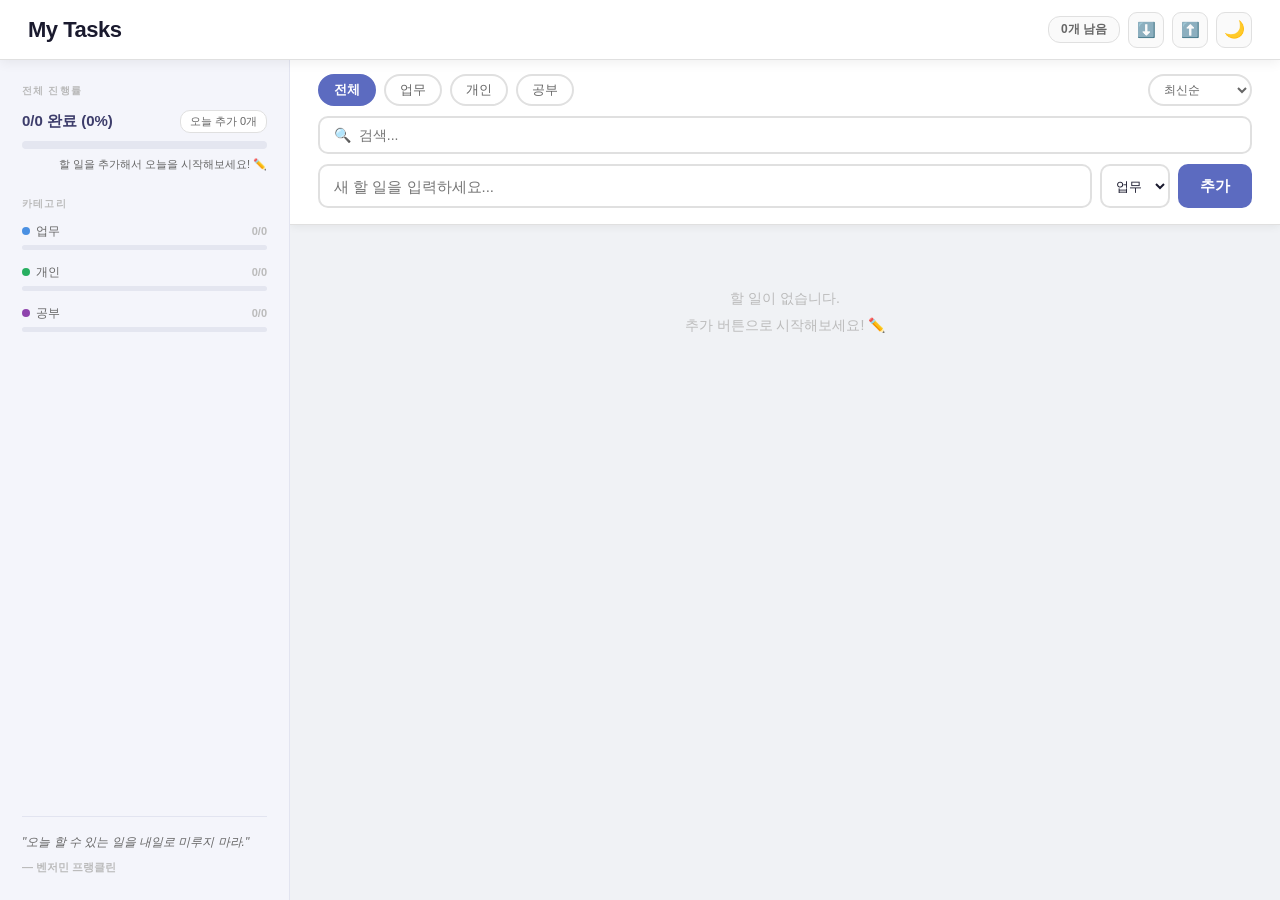
==== web_version/index.html @ 065f641e "Add export/import, drag-and-drop sort, undo, quotes, accessibility, and performance optimizations Co" ====
<!DOCTYPE html>
<html lang="ko">
<head>
  <meta charset="UTF-8">
  <meta name="viewport" content="width=device-width, initial-scale=1.0">
  <title>My Tasks</title>
  <link rel="stylesheet" href="style.css">
</head>
<body>
  <!-- 스크린 리더 전용 라이브 영역 -->
  <div id="srAnnounce" class="sr-only" aria-live="polite" aria-atomic="true"></div>

  <!-- ══════════════════════════════════════════
       최상단 헤더 (전체 너비)
       ══════════════════════════════════════════ -->
  <header class="app-header">
    <h1 class="title">My Tasks</h1>
    <div class="header-actions">
      <span id="remainingBadge" class="remaining-badge"
            aria-live="polite" aria-label="남은 할 일 개수">0개 남음</span>
      <button id="exportBtn" class="icon-btn"
              title="JSON으로 내보내기 (Alt+E)"
              aria-label="데이터 JSON으로 내보내기">⬇️</button>
      <button id="importBtn" class="icon-btn"
              title="JSON에서 가져오기 (Alt+I)"
              aria-label="데이터 JSON에서 가져오기">⬆️</button>
      <input type="file" id="importFile" accept=".json" hidden aria-hidden="true">
      <button id="themeToggle" class="icon-btn theme-toggle"
              title="다크 모드 (Alt+D)" aria-label="테마 전환">
        <span class="theme-icon" aria-hidden="true">🌙</span>
      </button>
    </div>
  </header>

  <!-- ══════════════════════════════════════════
       앱 본문: 사이드바 + 메인 패널
       ══════════════════════════════════════════ -->
  <div class="app-body">

    <!-- ── 사이드바: 대시보드 ── -->
    <aside class="sidebar" aria-label="진행률 대시보드">

      <!-- 전체 진행률 -->
      <div class="sidebar-section">
        <p class="sidebar-label">전체 진행률</p>
        <div class="dash-header">
          <span id="dashText" class="dash-text">0/0 완료 (0%)</span>
          <span id="dashToday" class="dash-today" aria-live="polite">오늘 추가 0개</span>
        </div>
        <div class="progress-track" id="progressTrack"
             role="progressbar" aria-valuenow="0"
             aria-valuemin="0" aria-valuemax="100" aria-label="전체 진행률">
          <div class="progress-bar" id="progressBar" style="width:0%"></div>
        </div>
        <p id="encourageMsg" class="encourage-msg" aria-live="polite"></p>
      </div>

      <!-- 카테고리별 진행률 -->
      <div class="sidebar-section">
        <p class="sidebar-label">카테고리</p>
        <div class="dash-cats" id="dashCats" aria-label="카테고리별 진행률"></div>
      </div>

      <!-- 오늘의 격언 -->
      <div class="quote-box" id="quoteBox" aria-label="오늘의 격언"></div>

    </aside>

    <!-- ── 메인 패널 ── -->
    <main class="main-panel" role="main">

      <!-- 고정 컨트롤 영역 (스크롤 안 됨) -->
      <div class="controls-area">

        <!-- 필터 + 정렬 + 완료 삭제 -->
        <div class="filter-bar">
          <div class="filter-row" id="filterRow"
               role="group" aria-label="카테고리 필터">
            <button class="filter-btn active" data-filter="all"      aria-pressed="true">전체</button>
            <button class="filter-btn"        data-filter="work"     aria-pressed="false">업무</button>
            <button class="filter-btn"        data-filter="personal" aria-pressed="false">개인</button>
            <button class="filter-btn"        data-filter="study"    aria-pressed="false">공부</button>
          </div>
          <div class="filter-bar-right">
            <select id="sortSelect" class="sort-select" aria-label="정렬 기준 선택">
              <option value="newest">최신순</option>
              <option value="oldest">오래된순</option>
              <option value="category">카테고리순</option>
              <option value="manual">수동 정렬</option>
            </select>
            <button id="clearCompletedBtn" class="clear-completed-btn"
                    style="display:none" aria-label="완료된 항목 모두 삭제">완료 삭제</button>
          </div>
        </div>

        <!-- 검색 -->
        <div class="search-area" role="search">
          <input type="search" id="searchInput" class="search-input"
                 placeholder="🔍  검색..." aria-label="할 일 검색" autocomplete="off">
        </div>

        <!-- 할 일 입력 -->
        <div class="input-area">
          <div class="input-row">
            <input type="text" id="taskInput" class="task-input"
                   placeholder="새 할 일을 입력하세요..." maxlength="200"
                   aria-label="새 할 일 내용 입력" autocomplete="off">
            <select id="categorySelect" class="category-select" aria-label="카테고리 선택">
              <option value="work">업무</option>
              <option value="personal">개인</option>
              <option value="study">공부</option>
            </select>
            <button id="addBtn" class="add-btn" aria-label="할 일 추가">추가</button>
          </div>
        </div>
      </div>

      <!-- 할 일 목록 (독립 스크롤) -->
      <div class="list-area">
        <ul id="taskList" class="task-list" role="list" aria-label="할 일 목록"></ul>
        <p id="emptyMsg" class="empty-msg" role="status"></p>
      </div>

    </main>
  </div><!-- .app-body -->

  <!-- 알림 토스트 -->
  <div id="toast" class="toast" role="alert" aria-live="assertive" aria-atomic="true"></div>

  <script src="script.js"></script>
</body>
</html>
---- web_version/style.css ----
/* ════════════════════════════════════════════════
   CSS Custom Properties — 라이트 / 다크 색상 시스템
   ════════════════════════════════════════════════ */
:root {
  --bg:              #f0f2f5;
  --card:            #ffffff;
  --text:            #1a1a2e;
  --text-muted:      #666;
  --text-subtle:     #bbb;
  --border:          #e0e0e0;
  --border-soft:     #ebebeb;
  --input-bg:        #ffffff;
  --item-bg:         #fafafa;
  --item-hover:      #f3f4ff;
  --sidebar-bg:      #f4f5fb;
  --sidebar-border:  #e2e4f0;
  --dash-bg:         #f8f9ff;
  --dash-border:     #e8eaf6;
  --dash-text:       #3d3d6b;
  --progress-track:  #e4e6f0;
  --tag-work-bg:     #e8f1fb;
  --tag-personal-bg: #e3f6ec;
  --tag-study-bg:    #f3eaf8;
  --editing-bg:      #f0f2ff;
  --header-shadow:   0 2px 12px rgba(0, 0, 0, 0.07);
  --shadow:          rgba(0, 0, 0, 0.06);
}

body.dark {
  --bg:              #1a1a1a;
  --card:            #2d2d2d;
  --text:            #e0e0e0;
  --text-muted:      #999;
  --text-subtle:     #555;
  --border:          #444;
  --border-soft:     #3a3a3a;
  --input-bg:        #383838;
  --item-bg:         #353535;
  --item-hover:      #3d3d52;
  --sidebar-bg:      #252535;
  --sidebar-border:  #383850;
  --dash-bg:         #252538;
  --dash-border:     #404055;
  --dash-text:       #9090cc;
  --progress-track:  #444;
  --tag-work-bg:     rgba(74, 144, 226, 0.18);
  --tag-personal-bg: rgba(39, 174, 96, 0.18);
  --tag-study-bg:    rgba(142, 68, 173, 0.18);
  --editing-bg:      #2a2a4a;
  --header-shadow:   0 2px 12px rgba(0, 0, 0, 0.3);
  --shadow:          rgba(0, 0, 0, 0.25);
}

/* ════════════════════════════════════════════════
   리셋 & 기본
   ════════════════════════════════════════════════ */
*, *::before, *::after {
  box-sizing: border-box;
  margin: 0;
  padding: 0;
}

/* 전체 화면 고정 레이아웃 */
html, body {
  height: 100%;
  overflow: hidden;
}

body {
  display: flex;
  flex-direction: column;
  background: var(--bg);
  font-family: 'Segoe UI', Tahoma, Geneva, Verdana, sans-serif;
  color: var(--text);
  transition: background 0.3s ease, color 0.3s ease;
}

/* 스크린 리더 전용 숨김 */
.sr-only {
  position: absolute;
  width: 1px; height: 1px;
  padding: 0; margin: -1px;
  overflow: hidden;
  clip: rect(0,0,0,0);
  white-space: nowrap;
  border: 0;
}

/* ════════════════════════════════════════════════
   앱 헤더 (전체 너비 고정)
   ════════════════════════════════════════════════ */
.app-header {
  flex-shrink: 0;
  height: 60px;
  display: flex;
  align-items: center;
  justify-content: space-between;
  padding: 0 28px;
  background: var(--card);
  border-bottom: 1px solid var(--border);
  box-shadow: var(--header-shadow);
  z-index: 10;
  transition: background 0.3s, border-color 0.3s;
}

.title {
  font-size: 22px;
  font-weight: 700;
  color: var(--text);
  letter-spacing: -0.5px;
  transition: color 0.3s;
}

.header-actions {
  display: flex;
  align-items: center;
  gap: 8px;
}

.remaining-badge {
  font-size: 12px;
  font-weight: 600;
  color: var(--text-muted);
  background: var(--item-bg);
  border: 1px solid var(--border);
  padding: 4px 12px;
  border-radius: 12px;
  white-space: nowrap;
  transition: background 0.3s, color 0.3s, border-color 0.3s;
}

/* 아이콘 버튼 (내보내기 / 가져오기 / 테마) */
.icon-btn {
  width: 36px;
  height: 36px;
  border: 1.5px solid var(--border);
  border-radius: 9px;
  background: var(--item-bg);
  font-size: 15px;
  cursor: pointer;
  display: inline-flex;
  align-items: center;
  justify-content: center;
  flex-shrink: 0;
  transition: all 0.18s;
}

.icon-btn:hover          { border-color: #5c6bc0; transform: scale(1.07); }
.icon-btn:focus-visible  { outline: 2px solid #5c6bc0; outline-offset: 2px; }

.theme-toggle { font-size: 17px; }

/* ════════════════════════════════════════════════
   앱 본문: 사이드바 + 메인 (flex row, 나머지 높이 채움)
   ════════════════════════════════════════════════ */
.app-body {
  flex: 1;
  display: flex;
  overflow: hidden;
  min-height: 0; /* flex children 스크롤 허용 */
}

/* ════════════════════════════════════════════════
   사이드바 — 대시보드 영역
   ════════════════════════════════════════════════ */
.sidebar {
  width: 290px;
  flex-shrink: 0;
  background: var(--sidebar-bg);
  border-right: 1px solid var(--sidebar-border);
  overflow-y: auto;
  padding: 24px 22px;
  display: flex;
  flex-direction: column;
  gap: 0;
  transition: background 0.3s, border-color 0.3s;
}

/* 사이드바 섹션 */
.sidebar-section {
  margin-bottom: 24px;
}

/* 섹션 레이블 (소문자 대문자 스타일) */
.sidebar-label {
  font-size: 10px;
  font-weight: 700;
  text-transform: uppercase;
  letter-spacing: 1.2px;
  color: var(--text-subtle);
  margin-bottom: 12px;
  transition: color 0.3s;
}

/* 전체 진행률 헤더 */
.dash-header {
  display: flex;
  justify-content: space-between;
  align-items: center;
  margin-bottom: 8px;
  flex-wrap: wrap;
  gap: 6px;
}

.dash-text {
  font-size: 15px;
  font-weight: 700;
  color: var(--dash-text);
  transition: color 0.3s;
}

.dash-today {
  font-size: 11px;
  color: var(--text-muted);
  background: var(--card);
  padding: 3px 9px;
  border-radius: 10px;
  border: 1px solid var(--border);
  transition: background 0.3s, color 0.3s, border-color 0.3s;
}

/* 진행률 바 */
.progress-track {
  height: 8px;
  background: var(--progress-track);
  border-radius: 4px;
  overflow: hidden;
  transition: background 0.3s;
}

.progress-track.small { height: 5px; }

.progress-bar {
  height: 100%;
  background: linear-gradient(90deg, #5c6bc0, #7986cb);
  border-radius: 4px;
  transition: width 0.55s cubic-bezier(0.4, 0, 0.2, 1);
}

.progress-bar.work     { background: #4A90E2; }
.progress-bar.personal { background: #27AE60; }
.progress-bar.study    { background: #8E44AD; }

/* 응원 메시지 */
.encourage-msg {
  font-size: 11px;
  color: var(--text-muted);
  margin-top: 7px;
  text-align: right;
  line-height: 1.5;
  min-height: 15px;
  transition: color 0.3s;
}

/* 카테고리 미니 바 — 사이드바에서는 세로(1열) 배치 */
.dash-cats {
  display: flex;
  flex-direction: column;
  gap: 14px;
}

.dash-cat {
  display: flex;
  flex-direction: column;
  gap: 5px;
}

.dash-cat-header {
  display: flex;
  align-items: center;
  gap: 6px;
}

.dash-cat-dot {
  width: 8px;
  height: 8px;
  border-radius: 50%;
  flex-shrink: 0;
}

.dash-cat-dot.work     { background: #4A90E2; }
.dash-cat-dot.personal { background: #27AE60; }
.dash-cat-dot.study    { background: #8E44AD; }

.dash-cat-label {
  font-size: 12px;
  font-weight: 500;
  color: var(--text-muted);
  flex: 1;
  transition: color 0.3s;
}

.dash-cat-count {
  font-size: 11px;
  font-weight: 600;
  color: var(--text-subtle);
  transition: color 0.3s;
}

/* 오늘의 격언 */
.quote-box {
  border-top: 1px solid var(--sidebar-border);
  padding-top: 16px;
  margin-top: auto; /* 사이드바 하단에 밀착 */
  font-size: 12px;
  color: var(--text-muted);
  line-height: 1.65;
  display: none;
  transition: border-color 0.3s, color 0.3s;
}

.quote-box.visible { display: block; }

.quote-text   { font-style: italic; }

.quote-author {
  font-style: normal;
  font-weight: 600;
  font-size: 11px;
  color: var(--text-subtle);
  margin-top: 5px;
  transition: color 0.3s;
}

/* ════════════════════════════════════════════════
   메인 패널 — 컨트롤(고정) + 목록(스크롤)
   ════════════════════════════════════════════════ */
.main-panel {
  flex: 1;
  display: flex;
  flex-direction: column;
  overflow: hidden;
  min-width: 0;
  background: var(--bg);
  transition: background 0.3s;
}

/* ── 컨트롤 영역 (스크롤 안 됨) ── */
.controls-area {
  flex-shrink: 0;
  background: var(--card);
  border-bottom: 1px solid var(--border);
  padding: 14px 28px 16px;
  display: flex;
  flex-direction: column;
  gap: 10px;
  box-shadow: 0 2px 8px var(--shadow);
  transition: background 0.3s, border-color 0.3s;
}

/* 필터 바 */
.filter-bar {
  display: flex;
  align-items: center;
  justify-content: space-between;
  gap: 10px;
  flex-wrap: wrap;
}

.filter-row {
  display: flex;
  gap: 8px;
  flex-wrap: wrap;
  flex: 1;
}

.filter-btn {
  height: 32px;
  padding: 0 14px;
  border: 2px solid var(--border);
  border-radius: 20px;
  background: transparent;
  font-size: 13px;
  font-weight: 500;
  color: var(--text-muted);
  cursor: pointer;
  transition: all 0.2s;
}

.filter-btn:hover         { border-color: #5c6bc0; color: #5c6bc0; }
.filter-btn:focus-visible { outline: 2px solid #5c6bc0; outline-offset: 2px; }

.filter-btn.active                         { background: #5c6bc0; border-color: #5c6bc0; color: #fff; font-weight: 600; }
.filter-btn[data-filter="work"].active     { background: #4A90E2; border-color: #4A90E2; }
.filter-btn[data-filter="personal"].active { background: #27AE60; border-color: #27AE60; }
.filter-btn[data-filter="study"].active    { background: #8E44AD; border-color: #8E44AD; }

.filter-btn[data-filter="work"]:not(.active):hover     { border-color: #4A90E2; color: #4A90E2; }
.filter-btn[data-filter="personal"]:not(.active):hover { border-color: #27AE60; color: #27AE60; }
.filter-btn[data-filter="study"]:not(.active):hover    { border-color: #8E44AD; color: #8E44AD; }

.filter-bar-right {
  display: flex;
  align-items: center;
  gap: 8px;
  flex-shrink: 0;
}

.sort-select {
  height: 32px;
  padding: 0 10px;
  border: 2px solid var(--border);
  border-radius: 20px;
  background: var(--input-bg);
  color: var(--text-muted);
  font-size: 12px;
  font-weight: 500;
  cursor: pointer;
  outline: none;
  transition: border-color 0.2s, background 0.3s, color 0.3s;
}

.sort-select:focus { border-color: #5c6bc0; }

.clear-completed-btn {
  height: 32px;
  padding: 0 14px;
  border: 2px solid #e57373;
  border-radius: 20px;
  background: transparent;
  font-size: 12px;
  font-weight: 500;
  color: #e57373;
  cursor: pointer;
  white-space: nowrap;
  flex-shrink: 0;
  transition: all 0.2s;
}

.clear-completed-btn:hover         { background: #e53935; border-color: #e53935; color: #fff; }
.clear-completed-btn:focus-visible { outline: 2px solid #e53935; outline-offset: 2px; }

/* 검색 */
.search-input {
  width: 100%;
  height: 38px;
  padding: 0 14px;
  border: 2px solid var(--border);
  border-radius: 10px;
  font-size: 14px;
  outline: none;
  background: var(--input-bg);
  color: var(--text);
  transition: border-color 0.2s, background 0.3s, color 0.3s;
}

.search-input:focus { border-color: #5c6bc0; }
.search-input::-webkit-search-cancel-button { cursor: pointer; }

/* 할 일 입력 */
.input-row { display: flex; gap: 8px; }

.task-input {
  flex: 1;
  height: 44px;
  padding: 0 14px;
  border: 2px solid var(--border);
  border-radius: 10px;
  font-size: 15px;
  outline: none;
  background: var(--input-bg);
  color: var(--text);
  transition: border-color 0.2s, background 0.3s, color 0.3s;
  min-width: 0;
}

.task-input:focus { border-color: #5c6bc0; }

.category-select {
  height: 44px;
  padding: 0 10px;
  border: 2px solid var(--border);
  border-radius: 10px;
  font-size: 13px;
  font-weight: 500;
  background: var(--input-bg);
  color: var(--text);
  cursor: pointer;
  outline: none;
  flex-shrink: 0;
  transition: border-color 0.2s, background 0.3s, color 0.3s;
}

.category-select:focus { border-color: #5c6bc0; }

.add-btn {
  height: 44px;
  padding: 0 22px;
  background: #5c6bc0;
  color: #fff;
  border: none;
  border-radius: 10px;
  font-size: 15px;
  font-weight: 600;
  cursor: pointer;
  transition: background 0.2s, transform 0.1s;
  white-space: nowrap;
  flex-shrink: 0;
}

.add-btn:hover         { background: #3f51b5; }
.add-btn:active        { transform: scale(0.97); }
.add-btn:focus-visible { outline: 2px solid #3f51b5; outline-offset: 2px; }

/* ── 목록 영역 (독립 스크롤) ── */
.list-area {
  flex: 1;
  overflow-y: auto;
  padding: 20px 28px 28px;
  min-height: 0;
}

/* ════════════════════════════════════════════════
   할 일 목록 & 항목
   ════════════════════════════════════════════════ */
.task-list {
  list-style: none;
  display: flex;
  flex-direction: column;
  gap: 8px;
  /* 가독성을 위해 너무 넓어지지 않도록 제한 */
  max-width: 900px;
}

.task-item {
  display: flex;
  align-items: flex-start;
  gap: 10px;
  padding: 13px 16px;
  border-radius: 10px;
  border: 1px solid var(--border-soft);
  background: var(--item-bg);
  transition: background 0.2s, box-shadow 0.15s, border-color 0.2s;
  position: relative;
}

.task-item:hover:not(.editing) {
  background: var(--item-hover);
  box-shadow: 0 2px 10px rgba(92, 107, 192, 0.09);
}

.task-item.completed { opacity: 0.6; }

/* 카테고리 좌측 컬러 바 */
.task-item::before {
  content: '';
  width: 4px;
  align-self: stretch;
  border-radius: 4px;
  flex-shrink: 0;
  background: var(--border);
  transition: background 0.3s;
}

.task-item[data-category="work"]::before     { background: #4A90E2; }
.task-item[data-category="personal"]::before { background: #27AE60; }
.task-item[data-category="study"]::before    { background: #8E44AD; }

/* 드래그 핸들 */
.drag-handle {
  display: none;
  align-items: center;
  justify-content: center;
  flex-shrink: 0;
  width: 16px;
  color: var(--text-subtle);
  font-size: 14px;
  cursor: grab;
  opacity: 0;
  transition: opacity 0.15s;
  letter-spacing: -2px;
}

.task-item[data-sortable] .drag-handle       { display: flex; }
.task-item[data-sortable]:hover .drag-handle { opacity: 0.7; }
.task-item.dragging  { opacity: 0.3; cursor: grabbing; }

.task-item.drag-over {
  border-color: #5c6bc0 !important;
  background: var(--item-hover) !important;
  box-shadow: 0 0 0 2px rgba(92, 107, 192, 0.25) !important;
}

/* 체크박스 */
.task-checkbox {
  width: 17px;
  height: 17px;
  flex-shrink: 0;
  margin-top: 3px;
  cursor: pointer;
  accent-color: #5c6bc0;
}

/* 본문 */
.task-body {
  flex: 1;
  display: flex;
  flex-direction: column;
  gap: 4px;
  min-width: 0;
}

.task-top {
  display: flex;
  align-items: center;
  gap: 8px;
  flex-wrap: wrap;
}

.task-text {
  font-size: 14px;
  line-height: 1.45;
  word-break: break-word;
  cursor: text;
  color: var(--text);
  transition: color 0.2s;
}

.task-item.completed .task-text {
  text-decoration: line-through;
  color: var(--text-subtle);
}

/* 카테고리 뱃지 */
.category-tag {
  display: inline-block;
  padding: 2px 8px;
  border-radius: 10px;
  font-size: 11px;
  font-weight: 600;
  letter-spacing: 0.3px;
  flex-shrink: 0;
  transition: background 0.3s;
}

.category-tag.work     { background: var(--tag-work-bg);     color: #4A90E2; }
.category-tag.personal { background: var(--tag-personal-bg); color: #27AE60; }
.category-tag.study    { background: var(--tag-study-bg);    color: #8E44AD; }

.task-time {
  font-size: 11px;
  color: var(--text-subtle);
  transition: color 0.3s;
}

/* 삭제 버튼 */
.delete-btn {
  flex-shrink: 0;
  width: 32px;
  height: 32px;
  display: flex;
  align-items: center;
  justify-content: center;
  background: transparent;
  border: none;
  border-radius: 8px;
  color: var(--text-subtle);
  font-size: 13px;
  cursor: pointer;
  transition: background 0.2s, color 0.2s;
}

.delete-btn:hover         { background: #ffe0e0; color: #e53935; }
.delete-btn:focus-visible { outline: 2px solid #e53935; outline-offset: 2px; }

/* 완료 구분선 */
.completed-divider {
  display: flex;
  align-items: center;
  gap: 10px;
  margin: 16px 0 6px;
  color: var(--text-subtle);
  font-size: 12px;
  list-style: none;
  transition: color 0.3s;
}

.completed-divider::before,
.completed-divider::after {
  content: '';
  flex: 1;
  height: 1px;
  background: var(--border-soft);
  transition: background 0.3s;
}

/* ════════════════════════════════════════════════
   인라인 편집 모드
   ════════════════════════════════════════════════ */
.task-item.editing {
  background: var(--editing-bg);
  border-color: #5c6bc0;
  box-shadow: 0 0 0 3px rgba(92, 107, 192, 0.12);
  align-items: center;
}

.task-item.editing .task-checkbox,
.task-item.editing .delete-btn,
.task-item.editing .drag-handle { visibility: hidden; }

.edit-row {
  display: flex;
  gap: 6px;
  align-items: center;
  width: 100%;
}

.edit-input {
  flex: 1;
  height: 34px;
  padding: 0 10px;
  border: 2px solid #5c6bc0;
  border-radius: 8px;
  font-size: 14px;
  outline: none;
  min-width: 0;
  background: var(--input-bg);
  color: var(--text);
  transition: border-color 0.2s, background 0.3s;
}

.edit-input:focus { border-color: #3f51b5; }

.edit-category-select {
  height: 34px;
  padding: 0 6px;
  border: 2px solid var(--border);
  border-radius: 8px;
  font-size: 12px;
  font-weight: 500;
  background: var(--input-bg);
  color: var(--text);
  cursor: pointer;
  outline: none;
  flex-shrink: 0;
  transition: border-color 0.2s, background 0.3s;
}

.edit-category-select:focus { border-color: #5c6bc0; }

.edit-save-btn,
.edit-cancel-btn {
  width: 30px; height: 30px;
  border: none;
  border-radius: 7px;
  font-size: 14px;
  font-weight: 700;
  cursor: pointer;
  display: flex;
  align-items: center;
  justify-content: center;
  flex-shrink: 0;
  transition: background 0.15s, color 0.15s;
}

.edit-save-btn         { background: #e3f6ec; color: #27AE60; }
.edit-save-btn:hover   { background: #27AE60; color: #fff; }
.edit-cancel-btn       { background: #fce4e4; color: #e53935; }
.edit-cancel-btn:hover { background: #e53935; color: #fff; }

/* ════════════════════════════════════════════════
   빈 상태 메시지
   ════════════════════════════════════════════════ */
.empty-msg {
  text-align: center;
  color: var(--text-subtle);
  font-size: 14px;
  line-height: 1.9;
  padding: 40px 0 16px;
  display: none;
  transition: color 0.3s;
}

.empty-msg.visible { display: block; }

/* ════════════════════════════════════════════════
   토스트 알림 (화면 하단 고정)
   ════════════════════════════════════════════════ */
.toast {
  position: fixed;
  bottom: 28px;
  left: calc(290px + (100% - 290px) / 2); /* 메인 패널 중앙 */
  transform: translateX(-50%) translateY(90px);
  background: #2a2a2a;
  color: #fff;
  padding: 12px 18px;
  border-radius: 12px;
  font-size: 14px;
  display: flex;
  align-items: center;
  gap: 12px;
  transition: transform 0.3s cubic-bezier(0.4, 0, 0.2, 1), opacity 0.3s ease;
  opacity: 0;
  z-index: 9999;
  max-width: min(500px, 60vw);
  box-shadow: 0 6px 24px rgba(0,0,0,0.3);
  pointer-events: none;
}

.toast.visible {
  transform: translateX(-50%) translateY(0);
  opacity: 1;
  pointer-events: auto;
}

.toast.warning { background: #e65100; }
.toast.error   { background: #b71c1c; }
.toast.success { background: #1b5e20; }

.toast-undo-btn {
  background: transparent;
  border: 1.5px solid rgba(255,255,255,0.55);
  color: #fff;
  padding: 4px 12px;
  border-radius: 8px;
  font-size: 13px;
  font-weight: 600;
  cursor: pointer;
  white-space: nowrap;
  flex-shrink: 0;
  transition: background 0.15s;
}

.toast-undo-btn:hover         { background: rgba(255,255,255,0.2); }
.toast-undo-btn:focus-visible { outline: 2px solid #fff; }

/* ════════════════════════════════════════════════
   애니메이션
   ════════════════════════════════════════════════ */
@keyframes fadeSlideIn {
  from { opacity: 0; transform: translateY(-8px); }
  to   { opacity: 1; transform: translateY(0); }
}

.task-enter { animation: fadeSlideIn 0.22s ease-out both; }

/* ════════════════════════════════════════════════
   반응형 — 좁은 화면 (≤ 900px): 사이드바 숨김
   ════════════════════════════════════════════════ */
@media (max-width: 900px) {
  html, body { overflow: auto; height: auto; }

  .app-body { flex-direction: column; overflow: visible; }

  .sidebar {
    width: 100%;
    border-right: none;
    border-bottom: 1px solid var(--sidebar-border);
    overflow-y: visible;
    padding: 18px 20px;
  }

  /* 좁은 화면에서 카테고리 바를 3열 그리드로 복귀 */
  .dash-cats { display: grid; grid-template-columns: repeat(3, 1fr); gap: 12px; }

  .main-panel { overflow: visible; }

  .list-area  { overflow-y: visible; padding: 16px 20px 32px; }

  .controls-area { padding: 12px 20px 14px; }

  .toast { left: 50%; }

  .task-list { max-width: none; }
}

@media (max-width: 480px) {
  .app-header { padding: 0 16px; }

  .title { font-size: 20px; }

  .remaining-badge { display: none; }

  .controls-area { padding: 10px 14px 12px; }

  .list-area { padding: 12px 14px 24px; }

  .input-row { flex-wrap: wrap; }
  .task-input { flex-basis: 100%; font-size: 16px; }
  .category-select { flex: 1; font-size: 14px; }

  .filter-bar { flex-direction: column; align-items: flex-start; }
  .filter-bar-right { width: 100%; justify-content: flex-end; }

  .search-input { font-size: 16px; }
}
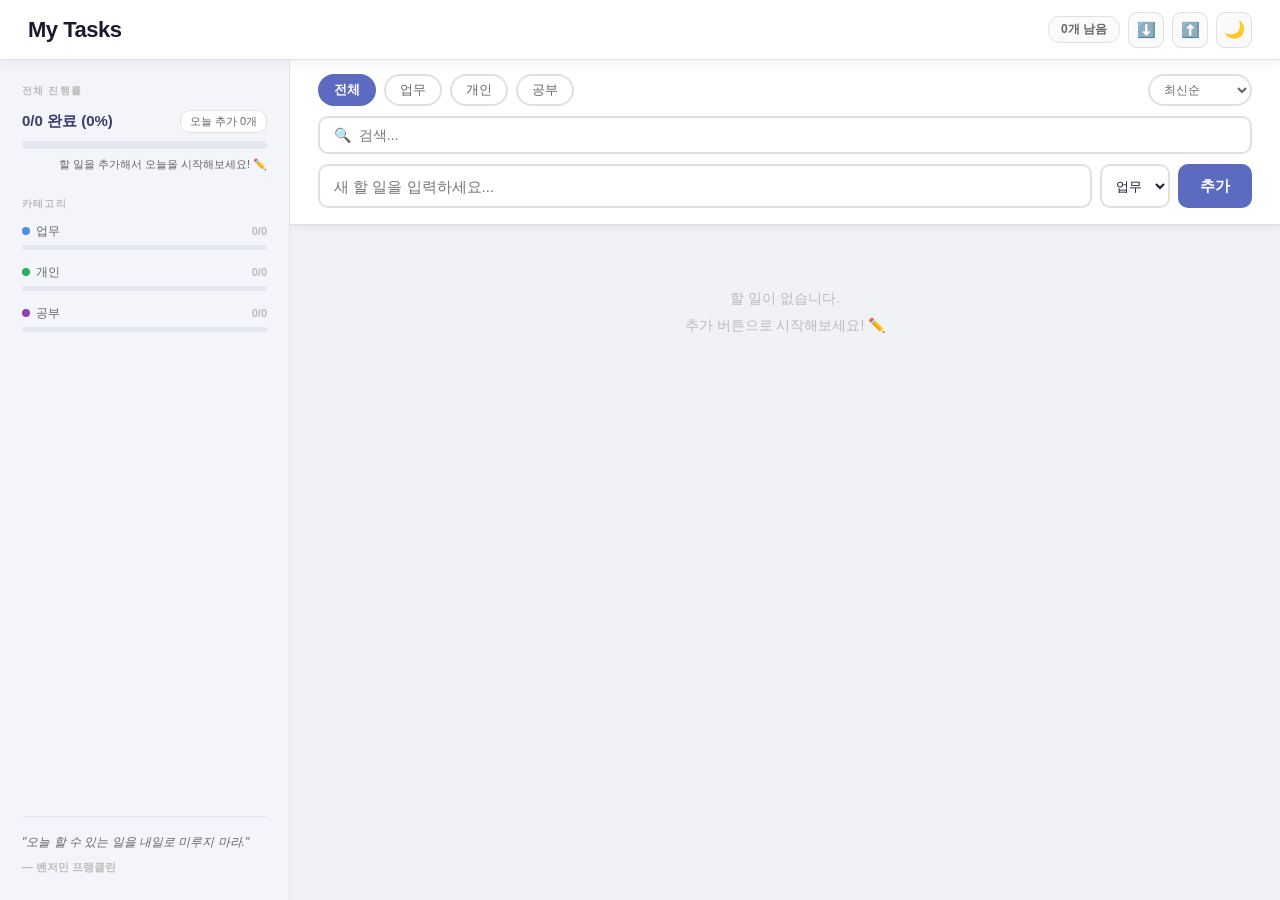
==== commit ee7ceaf9: "Fix sidebar min-height and quote-box flex positioning in web_version Co-Authored-By: Claude Sonnet 4" ====
--- a/web_version/index.html
+++ b/web_version/index.html
@@ -60,6 +60,9 @@
         <p class="sidebar-label">카테고리</p>
         <div class="dash-cats" id="dashCats" aria-label="카테고리별 진행률"></div>
       </div>
+
+      <!-- 격언을 하단으로 밀어내는 스페이서 -->
+      <div class="sidebar-spacer" aria-hidden="true"></div>
 
       <!-- 오늘의 격언 -->
       <div class="quote-box" id="quoteBox" aria-label="오늘의 격언"></div>
--- a/web_version/style.css
+++ b/web_version/style.css
@@ -166,6 +166,7 @@
 .sidebar {
   width: 290px;
   flex-shrink: 0;
+  min-height: 0; /* flex 자식이 컨테이너를 초과하지 않도록 */
   background: var(--sidebar-bg);
   border-right: 1px solid var(--sidebar-border);
   overflow-y: auto;
@@ -297,11 +298,18 @@
   transition: color 0.3s;
 }
 
+/* 격언을 사이드바 하단으로 밀어내는 스페이서
+   display:none인 quote-box는 flex에서 제외되므로
+   margin-top:auto 대신 항상 존재하는 별도 요소로 처리 */
+.sidebar-spacer {
+  flex: 1;
+  min-height: 16px; /* 콘텐츠가 꽉 찼을 때 최소 여백 보장 */
+}
+
 /* 오늘의 격언 */
 .quote-box {
   border-top: 1px solid var(--sidebar-border);
   padding-top: 16px;
-  margin-top: auto; /* 사이드바 하단에 밀착 */
   font-size: 12px;
   color: var(--text-muted);
   line-height: 1.65;
